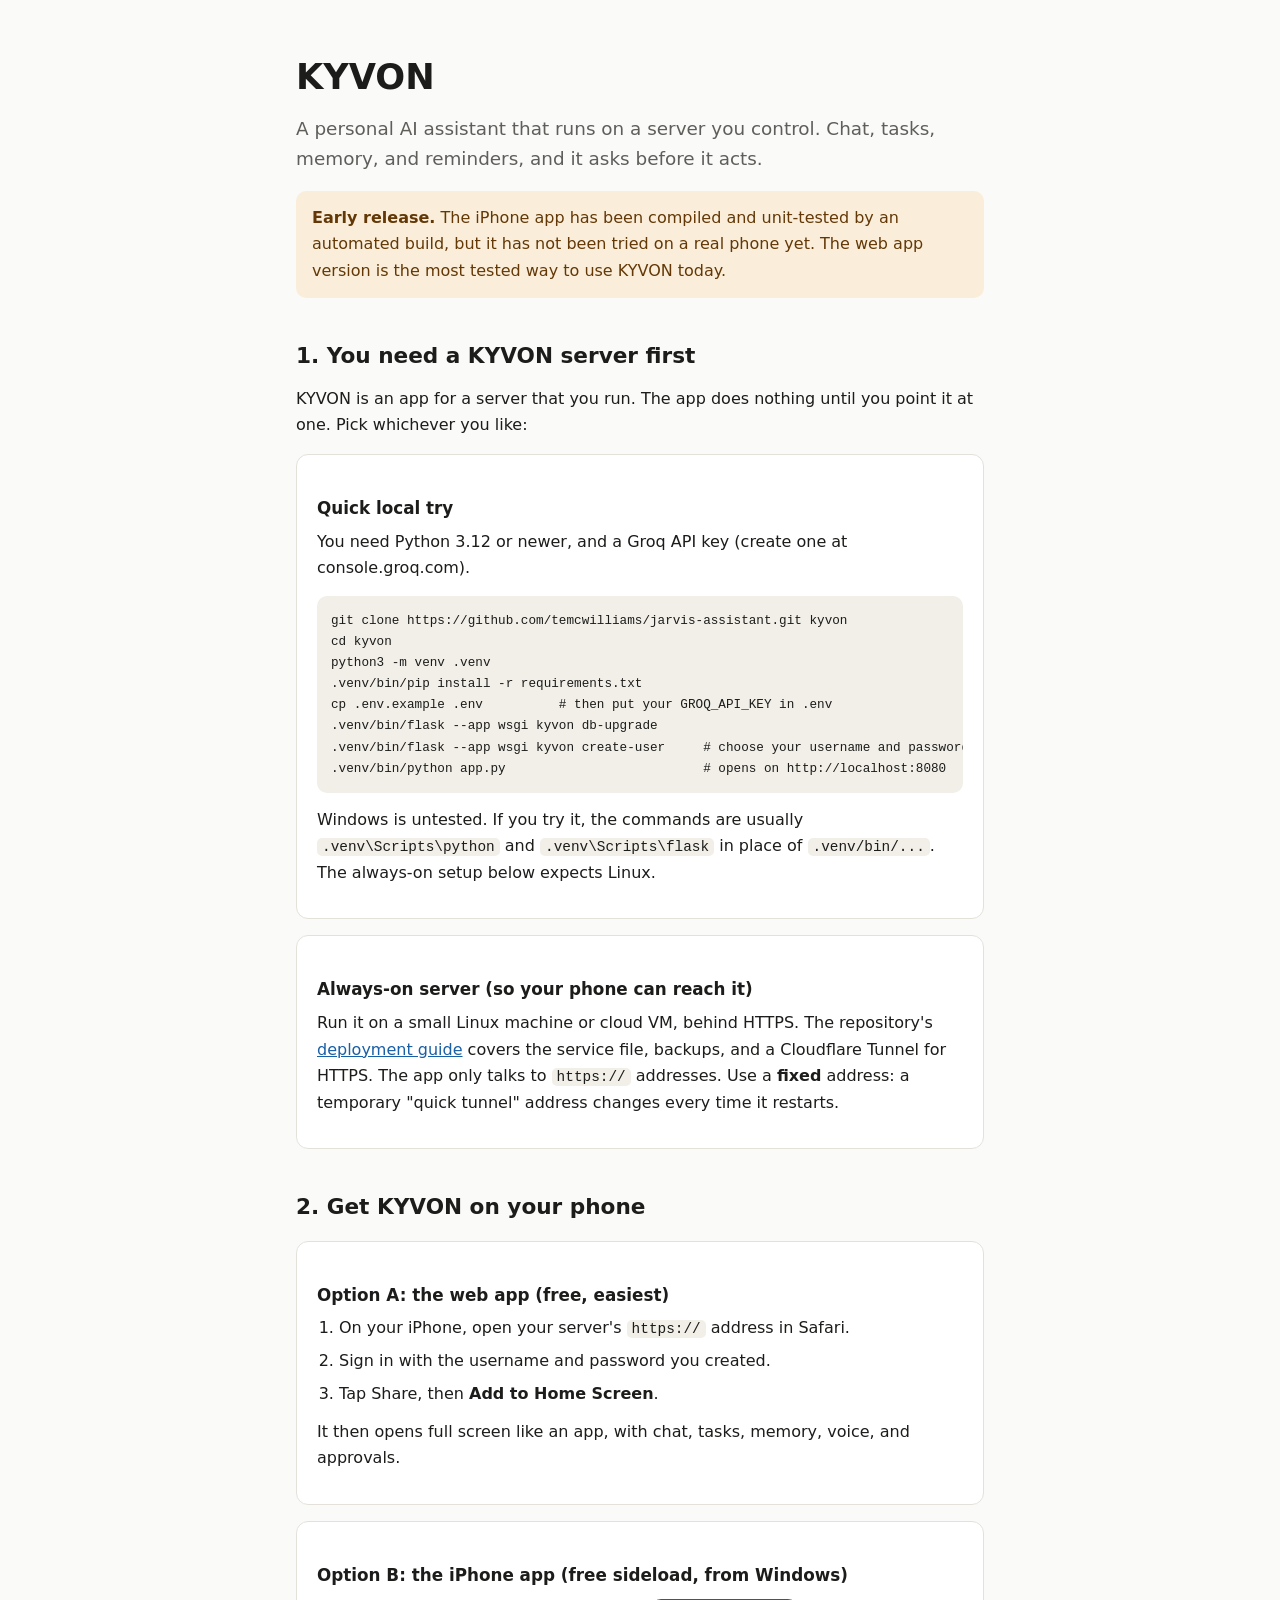
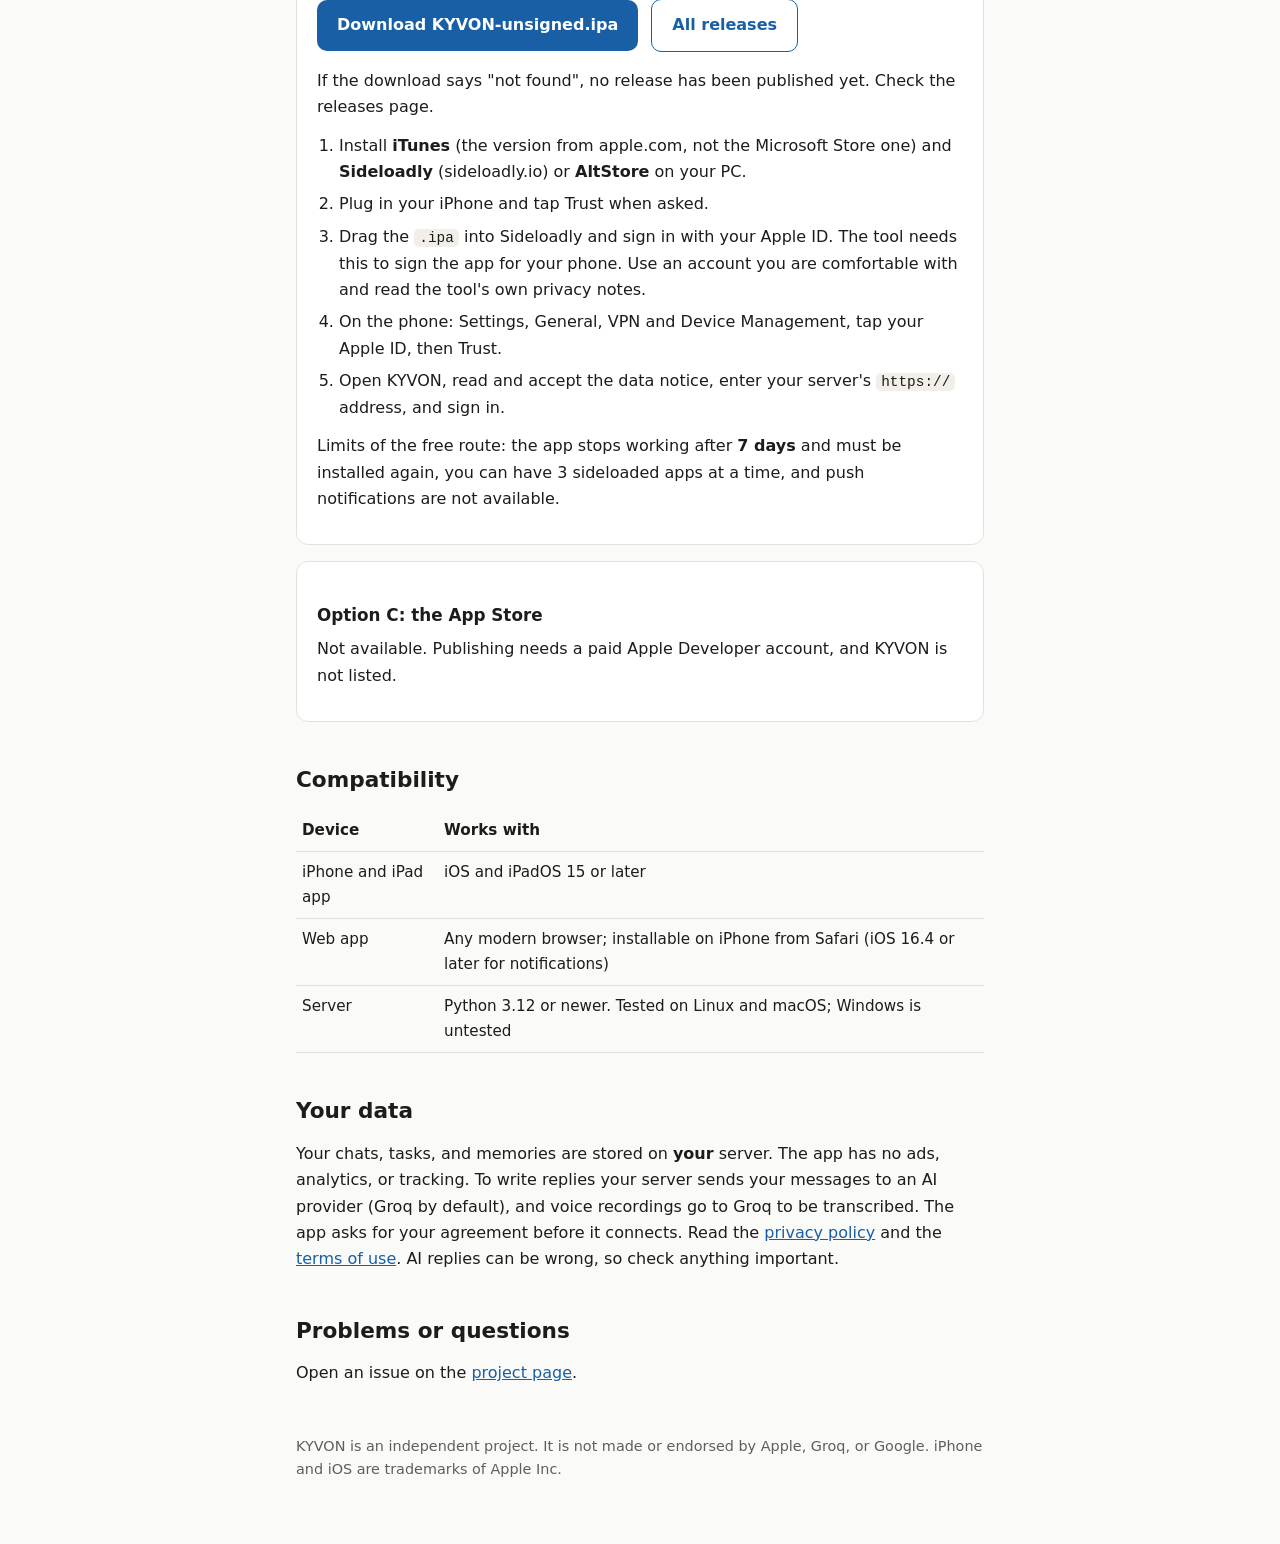
==== site/index.html @ 9e8c665c "Website with download link and setup instructions; release and Pages workflows site/index.html is a " ====
<!doctype html>
<html lang="en">
<head>
<meta charset="utf-8">
<meta name="viewport" content="width=device-width, initial-scale=1">
<title>KYVON: your personal AI assistant</title>
<meta name="description" content="Download KYVON for iPhone and set up your own assistant server.">
<style>
:root{--bg:#fafaf9;--card:#fff;--text:#1c1c1a;--muted:#5f5e5a;--line:#e3e1da;--accent:#185fa5;--accent-text:#fff;--warn-bg:#faeeda;--warn-text:#633806;--code:#f1efe8}
@media (prefers-color-scheme:dark){:root{--bg:#0f1115;--card:#171a21;--text:#ececea;--muted:#a3a29c;--line:#2a2e38;--accent:#6ea8ff;--accent-text:#06101f;--warn-bg:#3a2e12;--warn-text:#fac775;--code:#1d212a}}
*{box-sizing:border-box}
body{margin:0;background:var(--bg);color:var(--text);font:16px/1.65 system-ui,-apple-system,"Segoe UI",Roboto,sans-serif}
main{max-width:720px;margin:0 auto;padding:48px 16px 64px}
h1{font-size:2.2rem;margin:0 0 8px;font-weight:600}
h2{font-size:1.35rem;margin:40px 0 12px;font-weight:600}
h3{font-size:1.05rem;margin:20px 0 6px;font-weight:600}
p{margin:0 0 12px}
a{color:var(--accent)}
.lead{font-size:1.15rem;color:var(--muted)}
.card{background:var(--card);border:1px solid var(--line);border-radius:12px;padding:20px;margin:16px 0}
.btn{display:inline-block;background:var(--accent);color:var(--accent-text);padding:12px 20px;border-radius:10px;text-decoration:none;font-weight:600;margin:4px 8px 4px 0}
.btn.alt{background:transparent;color:var(--accent);border:1px solid var(--accent)}
.warn{background:var(--warn-bg);color:var(--warn-text);border-radius:10px;padding:14px 16px;margin:16px 0}
ol,ul{padding-left:22px;margin:0 0 12px}
li{margin:6px 0}
pre{background:var(--code);border-radius:10px;padding:14px;overflow-x:auto;font-size:.88rem;line-height:1.5}
code{font-family:ui-monospace,Menlo,Consolas,monospace;font-size:.9em;background:var(--code);padding:1px 5px;border-radius:5px}
pre code{background:none;padding:0}
table{border-collapse:collapse;width:100%;font-size:.95rem}
th,td{border-bottom:1px solid var(--line);text-align:left;padding:8px 6px;vertical-align:top}
footer{margin-top:48px;color:var(--muted);font-size:.9rem}
</style>
</head>
<body>
<main>
<h1>KYVON</h1>
<p class="lead">A personal AI assistant that runs on a server you control. Chat, tasks, memory, and reminders, and it asks before it acts.</p>

<div class="warn" role="note"><strong>Early release.</strong> The iPhone app has been compiled and unit-tested by an automated build, but it has not been tried on a real phone yet. The web app version is the most tested way to use KYVON today.</div>

<h2>1. You need a KYVON server first</h2>
<p>KYVON is an app for a server that you run. The app does nothing until you point it at one. Pick whichever you like:</p>
<div class="card">
<h3>Quick local try</h3>
<p>You need Python 3.12 or newer, and a Groq API key (create one at console.groq.com).</p>
<pre><code>git clone https://github.com/temcwilliams/jarvis-assistant.git kyvon
cd kyvon
python3 -m venv .venv
.venv/bin/pip install -r requirements.txt
cp .env.example .env          # then put your GROQ_API_KEY in .env
.venv/bin/flask --app wsgi kyvon db-upgrade
.venv/bin/flask --app wsgi kyvon create-user     # choose your username and password
.venv/bin/python app.py                          # opens on http://localhost:8080</code></pre>
<p>Windows is untested. If you try it, the commands are usually <code>.venv\Scripts\python</code> and <code>.venv\Scripts\flask</code> in place of <code>.venv/bin/...</code>. The always-on setup below expects Linux.</p>
</div>
<div class="card">
<h3>Always-on server (so your phone can reach it)</h3>
<p>Run it on a small Linux machine or cloud VM, behind HTTPS. The repository's
<a href="https://github.com/temcwilliams/jarvis-assistant/blob/main/docs/DEPLOYMENT.md">deployment guide</a>
covers the service file, backups, and a Cloudflare Tunnel for HTTPS. The app only talks to <code>https://</code> addresses.
Use a <strong>fixed</strong> address: a temporary "quick tunnel" address changes every time it restarts.</p>
</div>

<h2>2. Get KYVON on your phone</h2>
<div class="card">
<h3>Option A: the web app (free, easiest)</h3>
<ol>
<li>On your iPhone, open your server's <code>https://</code> address in Safari.</li>
<li>Sign in with the username and password you created.</li>
<li>Tap Share, then <strong>Add to Home Screen</strong>.</li>
</ol>
<p>It then opens full screen like an app, with chat, tasks, memory, voice, and approvals.</p>
</div>
<div class="card">
<h3>Option B: the iPhone app (free sideload, from Windows)</h3>
<p>
<a class="btn" href="https://github.com/temcwilliams/jarvis-assistant/releases/latest/download/KYVON-unsigned.ipa">Download KYVON-unsigned.ipa</a>
<a class="btn alt" href="https://github.com/temcwilliams/jarvis-assistant/releases">All releases</a>
</p>
<p>If the download says "not found", no release has been published yet. Check the releases page.</p>
<ol>
<li>Install <strong>iTunes</strong> (the version from apple.com, not the Microsoft Store one) and <strong>Sideloadly</strong> (sideloadly.io) or <strong>AltStore</strong> on your PC.</li>
<li>Plug in your iPhone and tap Trust when asked.</li>
<li>Drag the <code>.ipa</code> into Sideloadly and sign in with your Apple ID. The tool needs this to sign the app for your phone. Use an account you are comfortable with and read the tool's own privacy notes.</li>
<li>On the phone: Settings, General, VPN and Device Management, tap your Apple ID, then Trust.</li>
<li>Open KYVON, read and accept the data notice, enter your server's <code>https://</code> address, and sign in.</li>
</ol>
<p>Limits of the free route: the app stops working after <strong>7 days</strong> and must be installed again, you can have 3 sideloaded apps at a time, and push notifications are not available.</p>
</div>
<div class="card">
<h3>Option C: the App Store</h3>
<p>Not available. Publishing needs a paid Apple Developer account, and KYVON is not listed.</p>
</div>

<h2>Compatibility</h2>
<table>
<tr><th>Device</th><th>Works with</th></tr>
<tr><td>iPhone and iPad app</td><td>iOS and iPadOS 15 or later</td></tr>
<tr><td>Web app</td><td>Any modern browser; installable on iPhone from Safari (iOS 16.4 or later for notifications)</td></tr>
<tr><td>Server</td><td>Python 3.12 or newer. Tested on Linux and macOS; Windows is untested</td></tr>
</table>

<h2>Your data</h2>
<p>Your chats, tasks, and memories are stored on <strong>your</strong> server. The app has no ads, analytics, or tracking.
To write replies your server sends your messages to an AI provider (Groq by default), and voice recordings go to Groq to be transcribed.
The app asks for your agreement before it connects.
Read the <a href="https://github.com/temcwilliams/jarvis-assistant/blob/main/docs/legal/PRIVACY_POLICY.md">privacy policy</a>
and the <a href="https://github.com/temcwilliams/jarvis-assistant/blob/main/docs/legal/TERMS_OF_USE.md">terms of use</a>.
AI replies can be wrong, so check anything important.</p>

<h2>Problems or questions</h2>
<p>Open an issue on the <a href="https://github.com/temcwilliams/jarvis-assistant/issues">project page</a>.</p>

<footer>KYVON is an independent project. It is not made or endorsed by Apple, Groq, or Google. iPhone and iOS are trademarks of Apple Inc.</footer>
</main>
</body>
</html>
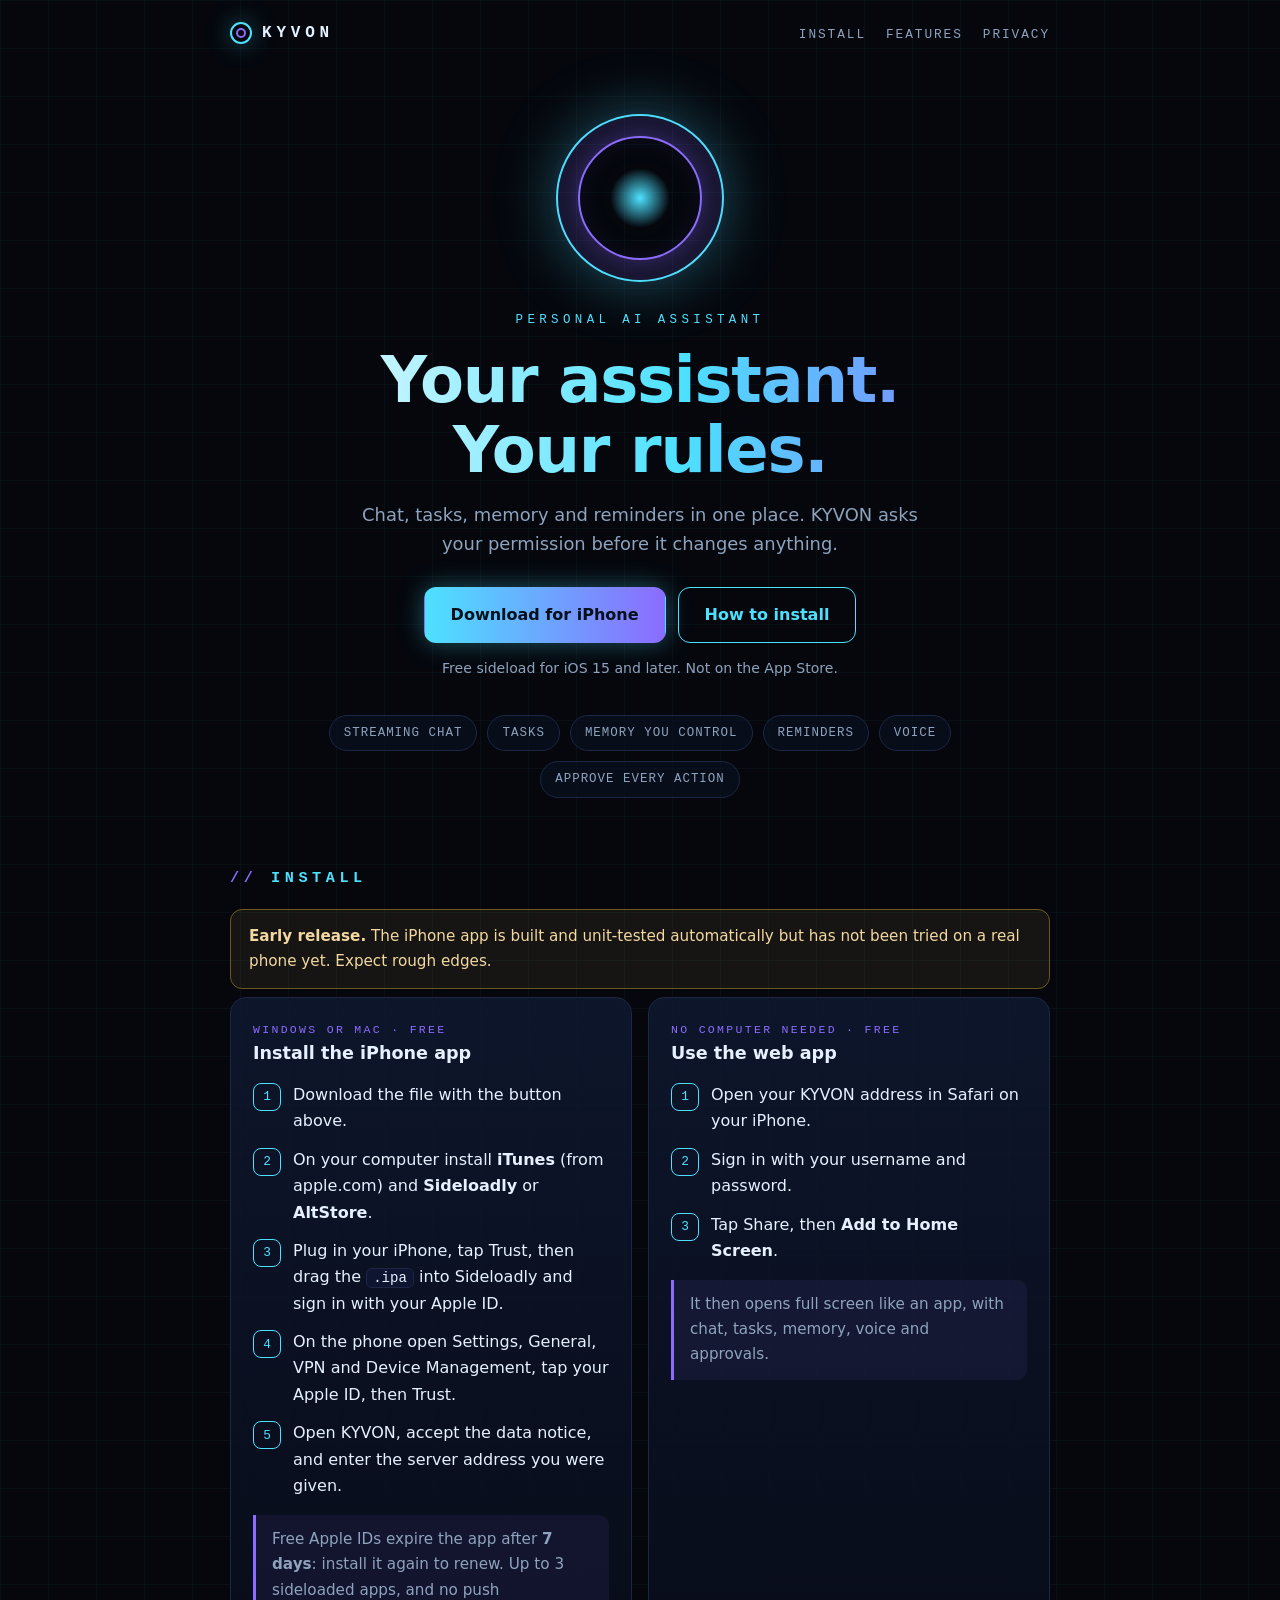
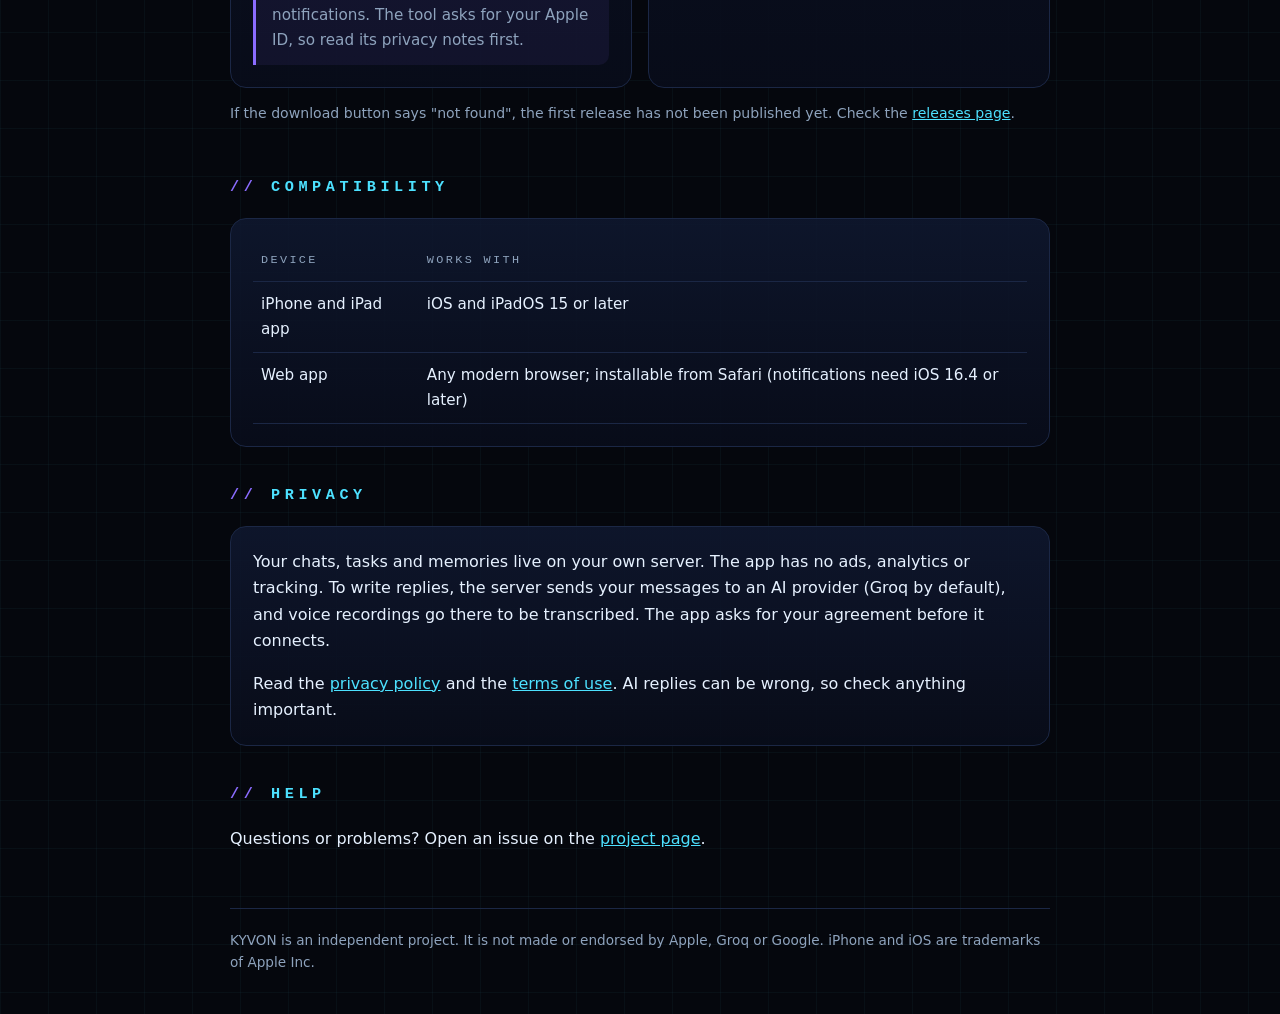
==== commit 711372c1: "Website: futuristic redesign, remove server setup section; publish iOS release as latest The downloa" ====
--- a/site/index.html
+++ b/site/index.html
@@ -4,114 +4,152 @@
 <meta charset="utf-8">
 <meta name="viewport" content="width=device-width, initial-scale=1">
 <title>KYVON: your personal AI assistant</title>
-<meta name="description" content="Download KYVON for iPhone and set up your own assistant server.">
+<meta name="description" content="KYVON is a personal AI assistant for iPhone. Chat, tasks, memory and reminders, and it asks before it acts.">
+<meta name="theme-color" content="#05070d">
 <style>
-:root{--bg:#fafaf9;--card:#fff;--text:#1c1c1a;--muted:#5f5e5a;--line:#e3e1da;--accent:#185fa5;--accent-text:#fff;--warn-bg:#faeeda;--warn-text:#633806;--code:#f1efe8}
-@media (prefers-color-scheme:dark){:root{--bg:#0f1115;--card:#171a21;--text:#ececea;--muted:#a3a29c;--line:#2a2e38;--accent:#6ea8ff;--accent-text:#06101f;--warn-bg:#3a2e12;--warn-text:#fac775;--code:#1d212a}}
+:root{
+  --bg:#05070d;--panel:#0b1020;--line:#1b2745;--text:#e6f1ff;--muted:#8ea3bd;
+  --cyan:#4de1ff;--violet:#8b6cff;--glow:0 0 24px rgba(77,225,255,.35);
+  --mono:ui-monospace,"SF Mono",Menlo,Consolas,monospace;
+}
 *{box-sizing:border-box}
-body{margin:0;background:var(--bg);color:var(--text);font:16px/1.65 system-ui,-apple-system,"Segoe UI",Roboto,sans-serif}
-main{max-width:720px;margin:0 auto;padding:48px 16px 64px}
-h1{font-size:2.2rem;margin:0 0 8px;font-weight:600}
-h2{font-size:1.35rem;margin:40px 0 12px;font-weight:600}
-h3{font-size:1.05rem;margin:20px 0 6px;font-weight:600}
-p{margin:0 0 12px}
-a{color:var(--accent)}
-.lead{font-size:1.15rem;color:var(--muted)}
-.card{background:var(--card);border:1px solid var(--line);border-radius:12px;padding:20px;margin:16px 0}
-.btn{display:inline-block;background:var(--accent);color:var(--accent-text);padding:12px 20px;border-radius:10px;text-decoration:none;font-weight:600;margin:4px 8px 4px 0}
-.btn.alt{background:transparent;color:var(--accent);border:1px solid var(--accent)}
-.warn{background:var(--warn-bg);color:var(--warn-text);border-radius:10px;padding:14px 16px;margin:16px 0}
-ol,ul{padding-left:22px;margin:0 0 12px}
-li{margin:6px 0}
-pre{background:var(--code);border-radius:10px;padding:14px;overflow-x:auto;font-size:.88rem;line-height:1.5}
-code{font-family:ui-monospace,Menlo,Consolas,monospace;font-size:.9em;background:var(--code);padding:1px 5px;border-radius:5px}
-pre code{background:none;padding:0}
-table{border-collapse:collapse;width:100%;font-size:.95rem}
-th,td{border-bottom:1px solid var(--line);text-align:left;padding:8px 6px;vertical-align:top}
-footer{margin-top:48px;color:var(--muted);font-size:.9rem}
+html{scroll-behavior:smooth}
+body{margin:0;background:var(--bg);color:var(--text);font:16px/1.65 system-ui,-apple-system,"Segoe UI",Roboto,sans-serif;
+  background-image:linear-gradient(rgba(77,225,255,.04) 1px,transparent 1px),linear-gradient(90deg,rgba(77,225,255,.04) 1px,transparent 1px);
+  background-size:48px 48px;min-height:100vh}
+a{color:var(--cyan)}
+.wrap{max-width:860px;margin:0 auto;padding:0 20px}
+header{display:flex;align-items:center;justify-content:space-between;padding:20px 0}
+.brand{display:flex;align-items:center;gap:10px;font-family:var(--mono);letter-spacing:.3em;font-weight:600}
+.mark{width:22px;height:22px;border-radius:50%;border:2px solid var(--cyan);box-shadow:var(--glow);position:relative}
+.mark::after{content:"";position:absolute;inset:4px;border-radius:50%;border:2px solid var(--violet)}
+nav a{font-family:var(--mono);font-size:.8rem;letter-spacing:.15em;text-transform:uppercase;text-decoration:none;color:var(--muted);margin-left:20px}
+nav a:hover{color:var(--cyan)}
+
+.hero{text-align:center;padding:48px 0 24px}
+.orb{width:168px;height:168px;margin:0 auto 28px;border-radius:50%;position:relative;
+  border:2px solid var(--cyan);box-shadow:0 0 60px rgba(77,225,255,.35),inset 0 0 40px rgba(139,108,255,.25);animation:spin 18s linear infinite}
+.orb::before,.orb::after{content:"";position:absolute;border-radius:50%}
+.orb::before{inset:20px;border:2px solid var(--violet);box-shadow:0 0 28px rgba(139,108,255,.5)}
+.orb::after{inset:52px;background:radial-gradient(circle,var(--cyan) 0%,rgba(77,225,255,0) 70%)}
+@keyframes spin{to{transform:rotate(360deg)}}
+.tag{font-family:var(--mono);font-size:.78rem;letter-spacing:.35em;color:var(--cyan);text-transform:uppercase}
+h1{font-size:clamp(2.4rem,7vw,4rem);line-height:1.1;margin:14px 0 14px;font-weight:700;letter-spacing:-.02em;
+  background:linear-gradient(90deg,#fff,var(--cyan) 55%,var(--violet));-webkit-background-clip:text;background-clip:text;color:transparent}
+.lead{max-width:560px;margin:0 auto 28px;color:var(--muted);font-size:1.12rem}
+.cta{display:flex;flex-wrap:wrap;gap:12px;justify-content:center}
+.btn{display:inline-block;padding:14px 26px;border-radius:12px;text-decoration:none;font-weight:600;border:1px solid var(--cyan);color:var(--cyan);transition:transform .15s,box-shadow .15s,background .15s}
+.btn.primary{background:linear-gradient(90deg,var(--cyan),var(--violet));color:#04101a;border-color:transparent;box-shadow:var(--glow)}
+.btn:hover{transform:translateY(-2px);box-shadow:0 0 32px rgba(77,225,255,.5)}
+.btn:focus-visible,a:focus-visible{outline:2px solid #fff;outline-offset:3px}
+.fine{margin-top:14px;font-size:.88rem;color:var(--muted)}
+
+.chips{display:flex;flex-wrap:wrap;gap:10px;justify-content:center;margin:34px 0 8px}
+.chip{font-family:var(--mono);font-size:.78rem;letter-spacing:.08em;padding:7px 14px;border:1px solid var(--line);border-radius:999px;color:var(--muted);background:rgba(11,16,32,.7)}
+
+section{padding:36px 0 0}
+h2{font-family:var(--mono);font-size:.95rem;letter-spacing:.3em;text-transform:uppercase;color:var(--cyan);margin:0 0 18px;font-weight:600}
+h2::before{content:"// ";color:var(--violet)}
+.grid{display:grid;grid-template-columns:repeat(auto-fit,minmax(250px,1fr));gap:16px}
+.card{background:linear-gradient(180deg,rgba(15,24,48,.85),rgba(8,12,26,.9));border:1px solid var(--line);border-radius:16px;padding:22px}
+.card h3{margin:0 0 4px;font-size:1.1rem}
+.card .kicker{font-family:var(--mono);font-size:.72rem;letter-spacing:.2em;color:var(--violet);text-transform:uppercase}
+ol{padding-left:0;margin:14px 0 0;list-style:none;counter-reset:s}
+ol li{counter-increment:s;position:relative;padding-left:40px;margin:12px 0}
+ol li::before{content:counter(s);position:absolute;left:0;top:1px;width:26px;height:26px;border-radius:8px;border:1px solid var(--cyan);color:var(--cyan);
+  font-family:var(--mono);font-size:.8rem;display:flex;align-items:center;justify-content:center}
+code{font-family:var(--mono);font-size:.88em;background:#0d1530;border:1px solid var(--line);padding:1px 6px;border-radius:6px}
+.note{border-left:3px solid var(--violet);background:rgba(139,108,255,.08);padding:12px 16px;border-radius:0 10px 10px 0;color:var(--muted);margin-top:16px;font-size:.95rem}
+.warn{border:1px solid #6b5a1f;background:rgba(250,199,117,.07);color:#f3d8a0;border-radius:12px;padding:14px 18px;margin:0 0 8px;font-size:.95rem}
+table{width:100%;border-collapse:collapse;font-size:.95rem}
+th,td{text-align:left;padding:10px 8px;border-bottom:1px solid var(--line);vertical-align:top}
+th{font-family:var(--mono);font-size:.74rem;letter-spacing:.2em;text-transform:uppercase;color:var(--muted);font-weight:500}
+footer{margin:56px 0 40px;padding-top:20px;border-top:1px solid var(--line);color:var(--muted);font-size:.85rem}
+.sr{position:absolute;left:-9999px}
+@media (prefers-reduced-motion:reduce){.orb{animation:none}html{scroll-behavior:auto}.btn{transition:none}}
+@media (max-width:520px){nav{display:none}.orb{width:132px;height:132px}.orb::after{inset:40px}}
 </style>
 </head>
 <body>
+<div class="wrap">
+<header>
+  <div class="brand"><span class="mark" aria-hidden="true"></span>KYVON</div>
+  <nav aria-label="Page sections"><a href="#install">Install</a><a href="#features">Features</a><a href="#privacy">Privacy</a></nav>
+</header>
+
 <main>
-<h1>KYVON</h1>
-<p class="lead">A personal AI assistant that runs on a server you control. Chat, tasks, memory, and reminders, and it asks before it acts.</p>
-
-<div class="warn" role="note"><strong>Early release.</strong> The iPhone app has been compiled and unit-tested by an automated build, but it has not been tried on a real phone yet. The web app version is the most tested way to use KYVON today.</div>
-
-<h2>1. You need a KYVON server first</h2>
-<p>KYVON is an app for a server that you run. The app does nothing until you point it at one. Pick whichever you like:</p>
-<div class="card">
-<h3>Quick local try</h3>
-<p>You need Python 3.12 or newer, and a Groq API key (create one at console.groq.com).</p>
-<pre><code>git clone https://github.com/temcwilliams/jarvis-assistant.git kyvon
-cd kyvon
-python3 -m venv .venv
-.venv/bin/pip install -r requirements.txt
-cp .env.example .env          # then put your GROQ_API_KEY in .env
-.venv/bin/flask --app wsgi kyvon db-upgrade
-.venv/bin/flask --app wsgi kyvon create-user     # choose your username and password
-.venv/bin/python app.py                          # opens on http://localhost:8080</code></pre>
-<p>Windows is untested. If you try it, the commands are usually <code>.venv\Scripts\python</code> and <code>.venv\Scripts\flask</code> in place of <code>.venv/bin/...</code>. The always-on setup below expects Linux.</p>
-</div>
-<div class="card">
-<h3>Always-on server (so your phone can reach it)</h3>
-<p>Run it on a small Linux machine or cloud VM, behind HTTPS. The repository's
-<a href="https://github.com/temcwilliams/jarvis-assistant/blob/main/docs/DEPLOYMENT.md">deployment guide</a>
-covers the service file, backups, and a Cloudflare Tunnel for HTTPS. The app only talks to <code>https://</code> addresses.
-Use a <strong>fixed</strong> address: a temporary "quick tunnel" address changes every time it restarts.</p>
+<div class="hero">
+  <div class="orb" role="img" aria-label="Glowing KYVON ring logo"></div>
+  <div class="tag">Personal AI assistant</div>
+  <h1>Your assistant.<br>Your rules.</h1>
+  <p class="lead">Chat, tasks, memory and reminders in one place. KYVON asks your permission before it changes anything.</p>
+  <div class="cta">
+    <a class="btn primary" href="https://github.com/temcwilliams/jarvis-assistant/releases/latest/download/KYVON-unsigned.ipa">Download for iPhone</a>
+    <a class="btn" href="#install">How to install</a>
+  </div>
+  <p class="fine">Free sideload for iOS 15 and later. Not on the App Store.</p>
+  <div class="chips" id="features" aria-label="Features">
+    <span class="chip">STREAMING CHAT</span><span class="chip">TASKS</span><span class="chip">MEMORY YOU CONTROL</span>
+    <span class="chip">REMINDERS</span><span class="chip">VOICE</span><span class="chip">APPROVE EVERY ACTION</span>
+  </div>
 </div>
 
-<h2>2. Get KYVON on your phone</h2>
-<div class="card">
-<h3>Option A: the web app (free, easiest)</h3>
-<ol>
-<li>On your iPhone, open your server's <code>https://</code> address in Safari.</li>
-<li>Sign in with the username and password you created.</li>
-<li>Tap Share, then <strong>Add to Home Screen</strong>.</li>
-</ol>
-<p>It then opens full screen like an app, with chat, tasks, memory, voice, and approvals.</p>
+<section id="install">
+  <h2>Install</h2>
+  <div class="warn" role="note"><strong>Early release.</strong> The iPhone app is built and unit-tested automatically but has not been tried on a real phone yet. Expect rough edges.</div>
+  <div class="grid">
+    <div class="card">
+      <div class="kicker">Windows or Mac · free</div>
+      <h3>Install the iPhone app</h3>
+      <ol>
+        <li>Download the file with the button above.</li>
+        <li>On your computer install <strong>iTunes</strong> (from apple.com) and <strong>Sideloadly</strong> or <strong>AltStore</strong>.</li>
+        <li>Plug in your iPhone, tap Trust, then drag the <code>.ipa</code> into Sideloadly and sign in with your Apple ID.</li>
+        <li>On the phone open Settings, General, VPN and Device Management, tap your Apple ID, then Trust.</li>
+        <li>Open KYVON, accept the data notice, and enter the server address you were given.</li>
+      </ol>
+      <div class="note">Free Apple IDs expire the app after <strong>7 days</strong>: install it again to renew. Up to 3 sideloaded apps, and no push notifications. The tool asks for your Apple ID, so read its privacy notes first.</div>
+    </div>
+    <div class="card">
+      <div class="kicker">No computer needed · free</div>
+      <h3>Use the web app</h3>
+      <ol>
+        <li>Open your KYVON address in Safari on your iPhone.</li>
+        <li>Sign in with your username and password.</li>
+        <li>Tap Share, then <strong>Add to Home Screen</strong>.</li>
+      </ol>
+      <div class="note">It then opens full screen like an app, with chat, tasks, memory, voice and approvals.</div>
+    </div>
+  </div>
+  <p class="fine">If the download button says "not found", the first release has not been published yet. Check the <a href="https://github.com/temcwilliams/jarvis-assistant/releases">releases page</a>.</p>
+</section>
+
+<section id="compat">
+  <h2>Compatibility</h2>
+  <div class="card">
+    <table>
+      <tr><th>Device</th><th>Works with</th></tr>
+      <tr><td>iPhone and iPad app</td><td>iOS and iPadOS 15 or later</td></tr>
+      <tr><td>Web app</td><td>Any modern browser; installable from Safari (notifications need iOS 16.4 or later)</td></tr>
+    </table>
+  </div>
+</section>
+
+<section id="privacy">
+  <h2>Privacy</h2>
+  <div class="card">
+    <p style="margin-top:0">Your chats, tasks and memories live on your own server. The app has no ads, analytics or tracking. To write replies, the server sends your messages to an AI provider (Groq by default), and voice recordings go there to be transcribed. The app asks for your agreement before it connects.</p>
+    <p style="margin-bottom:0">Read the <a href="https://github.com/temcwilliams/jarvis-assistant/blob/main/docs/legal/PRIVACY_POLICY.md">privacy policy</a> and the <a href="https://github.com/temcwilliams/jarvis-assistant/blob/main/docs/legal/TERMS_OF_USE.md">terms of use</a>. AI replies can be wrong, so check anything important.</p>
+  </div>
+</section>
+
+<section>
+  <h2>Help</h2>
+  <p>Questions or problems? Open an issue on the <a href="https://github.com/temcwilliams/jarvis-assistant/issues">project page</a>.</p>
+</section>
+</main>
+
+<footer>KYVON is an independent project. It is not made or endorsed by Apple, Groq or Google. iPhone and iOS are trademarks of Apple Inc.</footer>
 </div>
-<div class="card">
-<h3>Option B: the iPhone app (free sideload, from Windows)</h3>
-<p>
-<a class="btn" href="https://github.com/temcwilliams/jarvis-assistant/releases/latest/download/KYVON-unsigned.ipa">Download KYVON-unsigned.ipa</a>
-<a class="btn alt" href="https://github.com/temcwilliams/jarvis-assistant/releases">All releases</a>
-</p>
-<p>If the download says "not found", no release has been published yet. Check the releases page.</p>
-<ol>
-<li>Install <strong>iTunes</strong> (the version from apple.com, not the Microsoft Store one) and <strong>Sideloadly</strong> (sideloadly.io) or <strong>AltStore</strong> on your PC.</li>
-<li>Plug in your iPhone and tap Trust when asked.</li>
-<li>Drag the <code>.ipa</code> into Sideloadly and sign in with your Apple ID. The tool needs this to sign the app for your phone. Use an account you are comfortable with and read the tool's own privacy notes.</li>
-<li>On the phone: Settings, General, VPN and Device Management, tap your Apple ID, then Trust.</li>
-<li>Open KYVON, read and accept the data notice, enter your server's <code>https://</code> address, and sign in.</li>
-</ol>
-<p>Limits of the free route: the app stops working after <strong>7 days</strong> and must be installed again, you can have 3 sideloaded apps at a time, and push notifications are not available.</p>
-</div>
-<div class="card">
-<h3>Option C: the App Store</h3>
-<p>Not available. Publishing needs a paid Apple Developer account, and KYVON is not listed.</p>
-</div>
-
-<h2>Compatibility</h2>
-<table>
-<tr><th>Device</th><th>Works with</th></tr>
-<tr><td>iPhone and iPad app</td><td>iOS and iPadOS 15 or later</td></tr>
-<tr><td>Web app</td><td>Any modern browser; installable on iPhone from Safari (iOS 16.4 or later for notifications)</td></tr>
-<tr><td>Server</td><td>Python 3.12 or newer. Tested on Linux and macOS; Windows is untested</td></tr>
-</table>
-
-<h2>Your data</h2>
-<p>Your chats, tasks, and memories are stored on <strong>your</strong> server. The app has no ads, analytics, or tracking.
-To write replies your server sends your messages to an AI provider (Groq by default), and voice recordings go to Groq to be transcribed.
-The app asks for your agreement before it connects.
-Read the <a href="https://github.com/temcwilliams/jarvis-assistant/blob/main/docs/legal/PRIVACY_POLICY.md">privacy policy</a>
-and the <a href="https://github.com/temcwilliams/jarvis-assistant/blob/main/docs/legal/TERMS_OF_USE.md">terms of use</a>.
-AI replies can be wrong, so check anything important.</p>
-
-<h2>Problems or questions</h2>
-<p>Open an issue on the <a href="https://github.com/temcwilliams/jarvis-assistant/issues">project page</a>.</p>
-
-<footer>KYVON is an independent project. It is not made or endorsed by Apple, Groq, or Google. iPhone and iOS are trademarks of Apple Inc.</footer>
-</main>
 </body>
 </html>
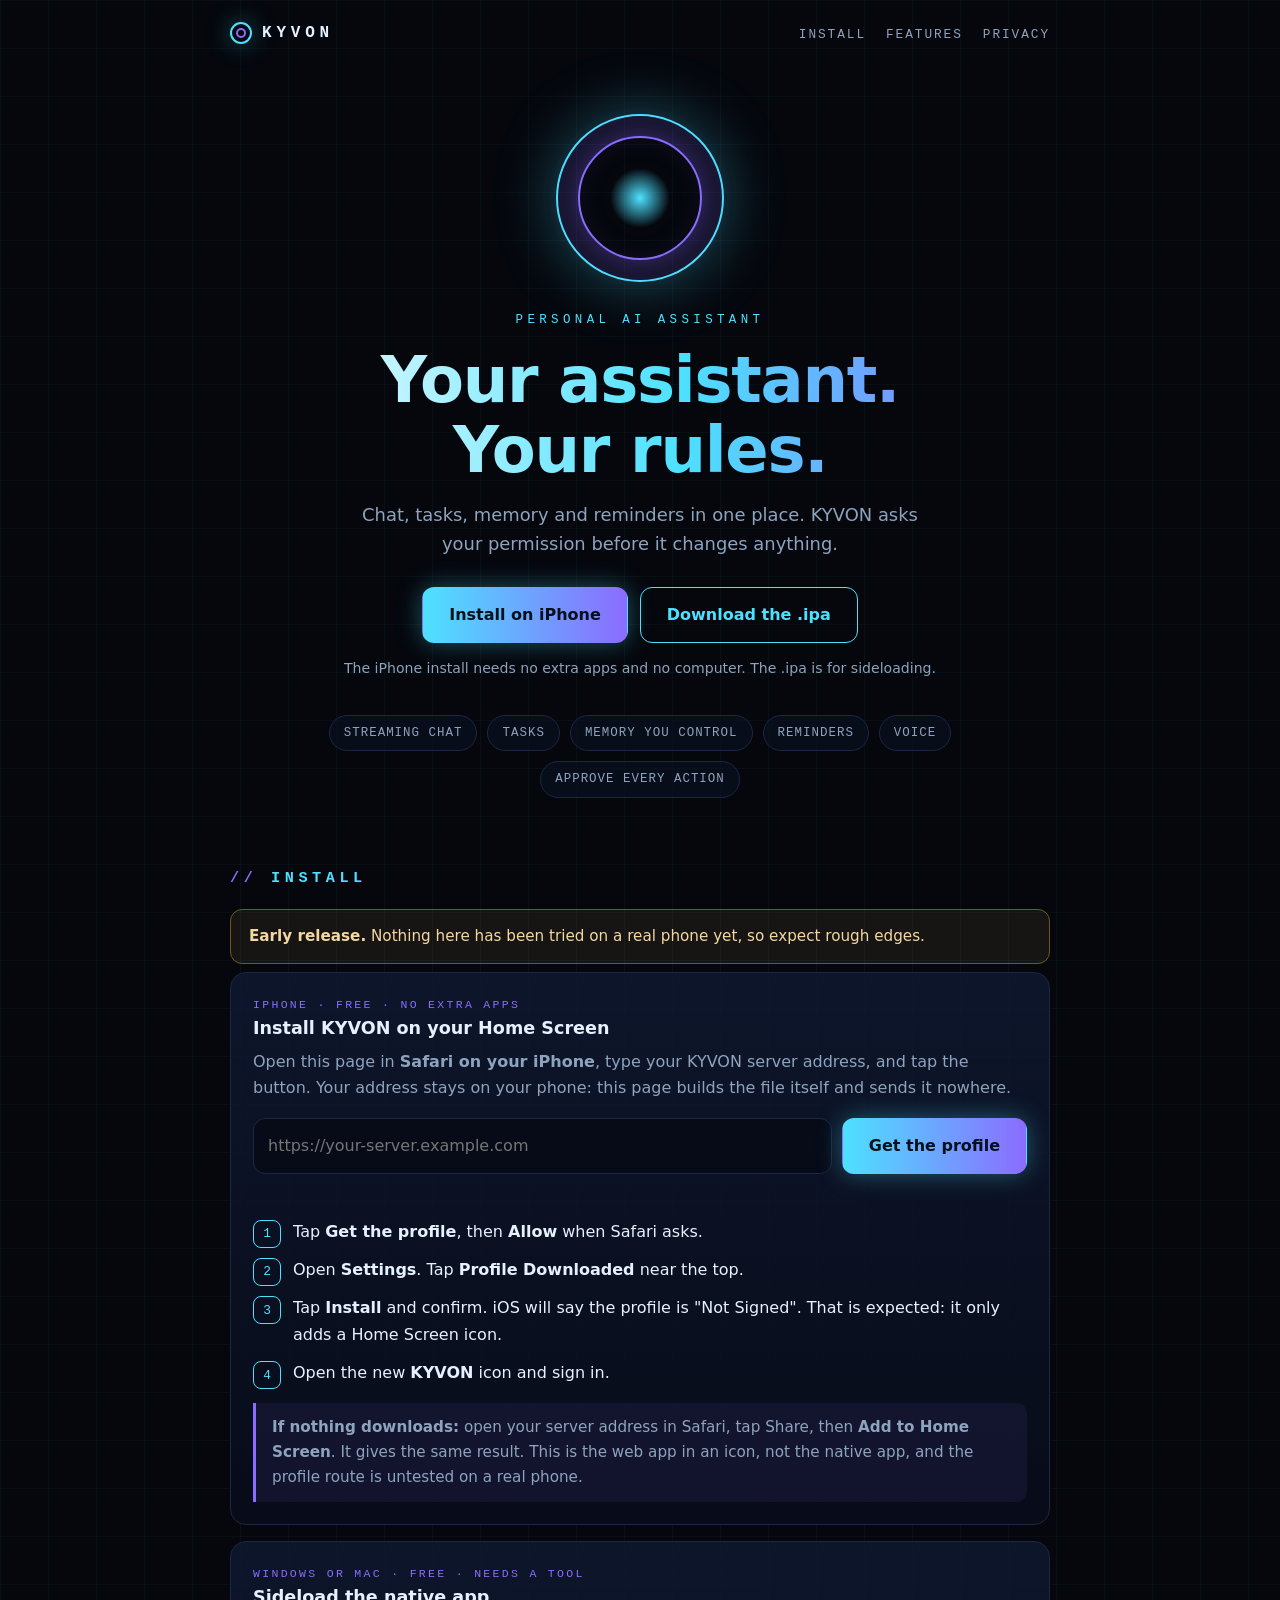
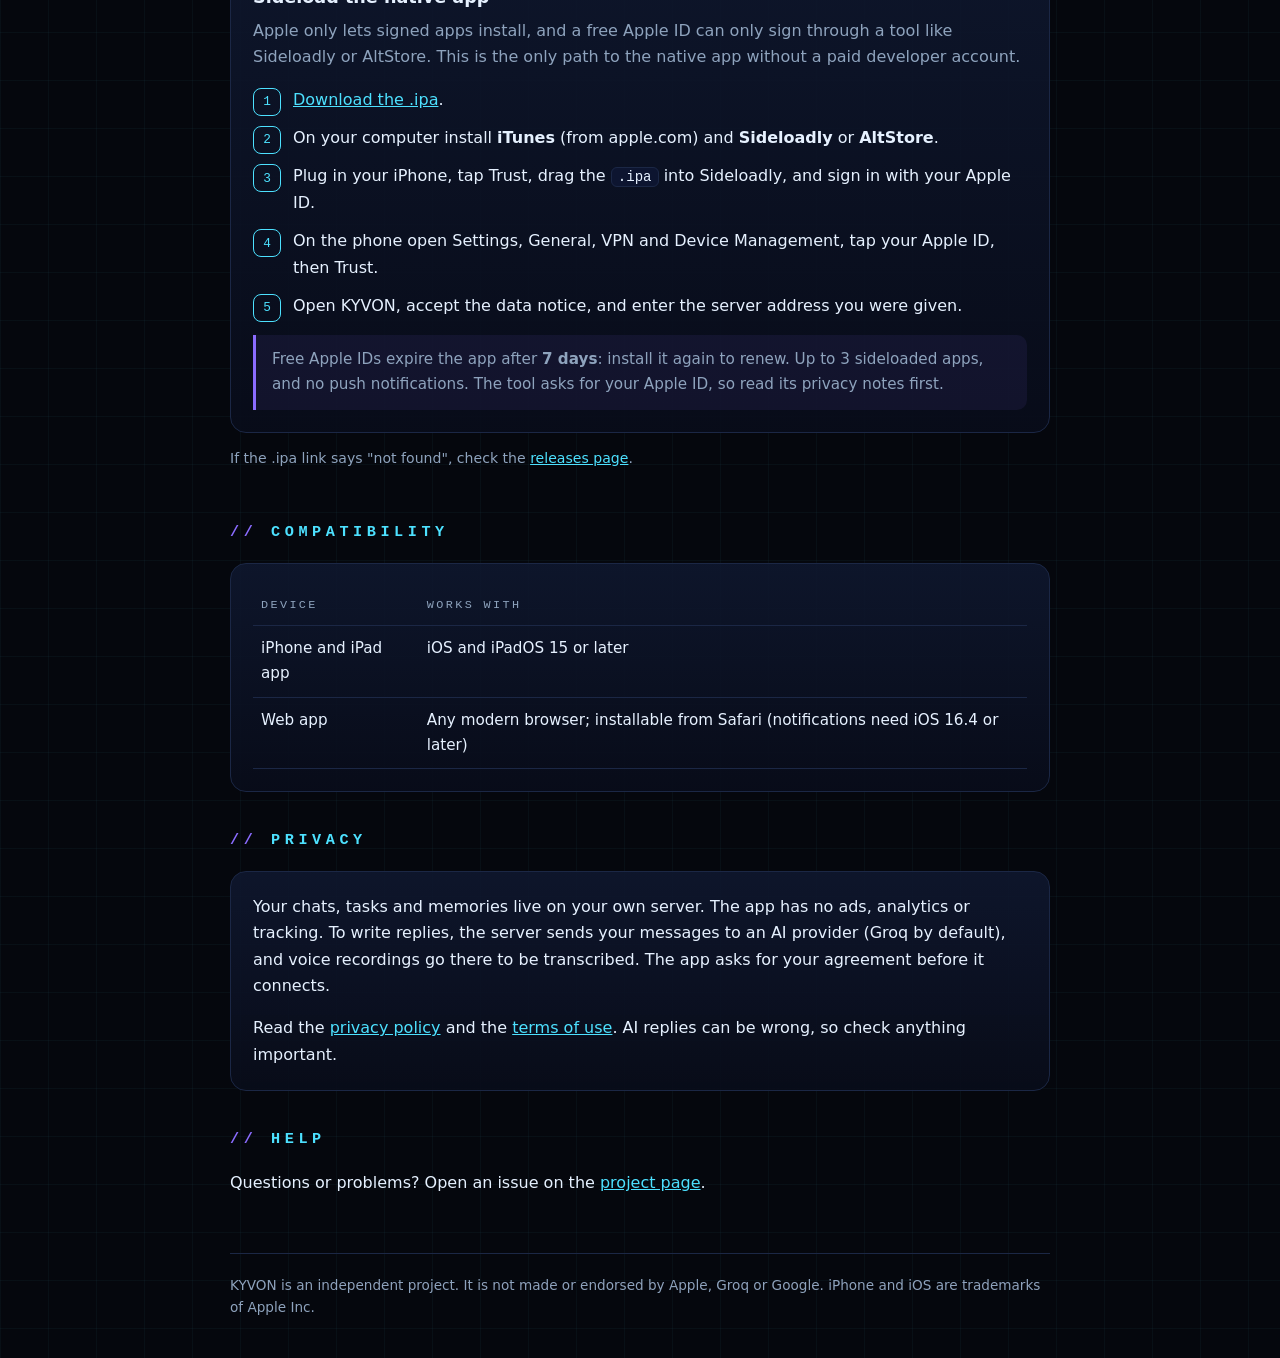
==== commit 0c41da7d: "Site: install KYVON on the Home Screen via a generated Web Clip profile; rename repo links to kyvon " ====
--- a/site/index.html
+++ b/site/index.html
@@ -64,6 +64,12 @@
 table{width:100%;border-collapse:collapse;font-size:.95rem}
 th,td{text-align:left;padding:10px 8px;border-bottom:1px solid var(--line);vertical-align:top}
 th{font-family:var(--mono);font-size:.74rem;letter-spacing:.2em;text-transform:uppercase;color:var(--muted);font-weight:500}
+#clipform{display:flex;flex-wrap:wrap;gap:10px;margin:14px 0 4px}
+#clipform input{flex:1 1 260px;min-width:0;padding:13px 14px;border-radius:12px;border:1px solid var(--line);background:#070b18;color:var(--text);font:inherit}
+#clipform input:focus{outline:2px solid var(--cyan);outline-offset:1px}
+#clipform .btn{cursor:pointer;font:inherit;font-weight:600}
+.msg{flex-basis:100%;margin:0;min-height:1.4em;font-size:.92rem;color:#ff9b9b}
+.msg.ok{color:var(--cyan)}
 footer{margin:56px 0 40px;padding-top:20px;border-top:1px solid var(--line);color:var(--muted);font-size:.85rem}
 .sr{position:absolute;left:-9999px}
 @media (prefers-reduced-motion:reduce){.orb{animation:none}html{scroll-behavior:auto}.btn{transition:none}}
@@ -84,10 +90,10 @@
   <h1>Your assistant.<br>Your rules.</h1>
   <p class="lead">Chat, tasks, memory and reminders in one place. KYVON asks your permission before it changes anything.</p>
   <div class="cta">
-    <a class="btn primary" href="https://github.com/temcwilliams/jarvis-assistant/releases/latest/download/KYVON-unsigned.ipa">Download for iPhone</a>
-    <a class="btn" href="#install">How to install</a>
-  </div>
-  <p class="fine">Free sideload for iOS 15 and later. Not on the App Store.</p>
+    <a class="btn primary" href="#webclip">Install on iPhone</a>
+    <a class="btn" href="https://github.com/temcwilliams/kyvon/releases/latest/download/KYVON-unsigned.ipa">Download the .ipa</a>
+  </div>
+  <p class="fine">The iPhone install needs no extra apps and no computer. The .ipa is for sideloading.</p>
   <div class="chips" id="features" aria-label="Features">
     <span class="chip">STREAMING CHAT</span><span class="chip">TASKS</span><span class="chip">MEMORY YOU CONTROL</span>
     <span class="chip">REMINDERS</span><span class="chip">VOICE</span><span class="chip">APPROVE EVERY ACTION</span>
@@ -96,32 +102,41 @@
 
 <section id="install">
   <h2>Install</h2>
-  <div class="warn" role="note"><strong>Early release.</strong> The iPhone app is built and unit-tested automatically but has not been tried on a real phone yet. Expect rough edges.</div>
-  <div class="grid">
-    <div class="card">
-      <div class="kicker">Windows or Mac · free</div>
-      <h3>Install the iPhone app</h3>
-      <ol>
-        <li>Download the file with the button above.</li>
-        <li>On your computer install <strong>iTunes</strong> (from apple.com) and <strong>Sideloadly</strong> or <strong>AltStore</strong>.</li>
-        <li>Plug in your iPhone, tap Trust, then drag the <code>.ipa</code> into Sideloadly and sign in with your Apple ID.</li>
-        <li>On the phone open Settings, General, VPN and Device Management, tap your Apple ID, then Trust.</li>
-        <li>Open KYVON, accept the data notice, and enter the server address you were given.</li>
-      </ol>
-      <div class="note">Free Apple IDs expire the app after <strong>7 days</strong>: install it again to renew. Up to 3 sideloaded apps, and no push notifications. The tool asks for your Apple ID, so read its privacy notes first.</div>
-    </div>
-    <div class="card">
-      <div class="kicker">No computer needed · free</div>
-      <h3>Use the web app</h3>
-      <ol>
-        <li>Open your KYVON address in Safari on your iPhone.</li>
-        <li>Sign in with your username and password.</li>
-        <li>Tap Share, then <strong>Add to Home Screen</strong>.</li>
-      </ol>
-      <div class="note">It then opens full screen like an app, with chat, tasks, memory, voice and approvals.</div>
-    </div>
-  </div>
-  <p class="fine">If the download button says "not found", the first release has not been published yet. Check the <a href="https://github.com/temcwilliams/jarvis-assistant/releases">releases page</a>.</p>
+  <div class="warn" role="note"><strong>Early release.</strong> Nothing here has been tried on a real phone yet, so expect rough edges.</div>
+
+  <div class="card" id="webclip">
+    <div class="kicker">iPhone · free · no extra apps</div>
+    <h3>Install KYVON on your Home Screen</h3>
+    <p style="color:var(--muted);margin-top:6px">Open this page in <strong>Safari on your iPhone</strong>, type your KYVON server address, and tap the button. Your address stays on your phone: this page builds the file itself and sends it nowhere.</p>
+    <form id="clipform" novalidate>
+      <label for="serverurl" class="sr">Your KYVON server address</label>
+      <input id="serverurl" name="serverurl" type="url" inputmode="url" autocapitalize="off" autocorrect="off" spellcheck="false" placeholder="https://your-server.example.com" autocomplete="off">
+      <button class="btn primary" type="submit">Get the profile</button>
+      <p id="clipmsg" class="msg" role="status" aria-live="polite"></p>
+    </form>
+    <ol>
+      <li>Tap <strong>Get the profile</strong>, then <strong>Allow</strong> when Safari asks.</li>
+      <li>Open <strong>Settings</strong>. Tap <strong>Profile Downloaded</strong> near the top.</li>
+      <li>Tap <strong>Install</strong> and confirm. iOS will say the profile is "Not Signed". That is expected: it only adds a Home Screen icon.</li>
+      <li>Open the new <strong>KYVON</strong> icon and sign in.</li>
+    </ol>
+    <div class="note"><strong>If nothing downloads:</strong> open your server address in Safari, tap Share, then <strong>Add to Home Screen</strong>. It gives the same result. This is the web app in an icon, not the native app, and the profile route is untested on a real phone.</div>
+  </div>
+
+  <div class="card" style="margin-top:16px">
+    <div class="kicker">Windows or Mac · free · needs a tool</div>
+    <h3>Sideload the native app</h3>
+    <p style="color:var(--muted);margin-top:6px">Apple only lets signed apps install, and a free Apple ID can only sign through a tool like Sideloadly or AltStore. This is the only path to the native app without a paid developer account.</p>
+    <ol>
+      <li><a href="https://github.com/temcwilliams/kyvon/releases/latest/download/KYVON-unsigned.ipa">Download the .ipa</a>.</li>
+      <li>On your computer install <strong>iTunes</strong> (from apple.com) and <strong>Sideloadly</strong> or <strong>AltStore</strong>.</li>
+      <li>Plug in your iPhone, tap Trust, drag the <code>.ipa</code> into Sideloadly, and sign in with your Apple ID.</li>
+      <li>On the phone open Settings, General, VPN and Device Management, tap your Apple ID, then Trust.</li>
+      <li>Open KYVON, accept the data notice, and enter the server address you were given.</li>
+    </ol>
+    <div class="note">Free Apple IDs expire the app after <strong>7 days</strong>: install it again to renew. Up to 3 sideloaded apps, and no push notifications. The tool asks for your Apple ID, so read its privacy notes first.</div>
+  </div>
+  <p class="fine">If the .ipa link says "not found", check the <a href="https://github.com/temcwilliams/kyvon/releases">releases page</a>.</p>
 </section>
 
 <section id="compat">
@@ -139,17 +154,69 @@
   <h2>Privacy</h2>
   <div class="card">
     <p style="margin-top:0">Your chats, tasks and memories live on your own server. The app has no ads, analytics or tracking. To write replies, the server sends your messages to an AI provider (Groq by default), and voice recordings go there to be transcribed. The app asks for your agreement before it connects.</p>
-    <p style="margin-bottom:0">Read the <a href="https://github.com/temcwilliams/jarvis-assistant/blob/main/docs/legal/PRIVACY_POLICY.md">privacy policy</a> and the <a href="https://github.com/temcwilliams/jarvis-assistant/blob/main/docs/legal/TERMS_OF_USE.md">terms of use</a>. AI replies can be wrong, so check anything important.</p>
+    <p style="margin-bottom:0">Read the <a href="https://github.com/temcwilliams/kyvon/blob/main/docs/legal/PRIVACY_POLICY.md">privacy policy</a> and the <a href="https://github.com/temcwilliams/kyvon/blob/main/docs/legal/TERMS_OF_USE.md">terms of use</a>. AI replies can be wrong, so check anything important.</p>
   </div>
 </section>
 
 <section>
   <h2>Help</h2>
-  <p>Questions or problems? Open an issue on the <a href="https://github.com/temcwilliams/jarvis-assistant/issues">project page</a>.</p>
+  <p>Questions or problems? Open an issue on the <a href="https://github.com/temcwilliams/kyvon/issues">project page</a>.</p>
 </section>
 </main>
 
 <footer>KYVON is an independent project. It is not made or endorsed by Apple, Groq or Google. iPhone and iOS are trademarks of Apple Inc.</footer>
 </div>
+<script>
+(function(){
+  var ICON="iVBORw0KGgoAAAANSUhEUgAAALQAAAC0CAIAAACyr5FlAAAYIElEQVR42u2d22tVxxfH+3Ks/[base64]/9MkukUcLDkGzdu3Lt379DQ0FdfffXNN988ePDgt99++/vvv6csxFc0oBmNeYQHeZxO6CqBY3oTOmDnzp2nT5++ceMGazxVKNEh3dI5QzBQAsc0ILaDXbt2jY6OPnz4cKqFxHAMytAwkMBRLerr6ztw4ADKf6oCBBswA0sJHG3WE/v27fvuu++mKkkwBnvTWpdMS3Bs3rwZC3FqmhCswnACR+mEv/D999/nX7Dnz5/fv39/fHx8bGzs/PnzZ86c+fzzz0/WiQ/8yT/5igY0o3H+EWEb5hM4iqeurq5Dhw49e/YsbmFY4IsXL9LDtm3bVq1aNXfu3FAGeIQHeZxO6IoO4zhhCvTAdBI4CqBZs2YhzVBf9PXr19evXz969Oj69esjoCCEC50zBAMxXKgnzKSYWgJHrk3k8ePHcqE/evSIHWHLli1vvvlmK/lkOAZlaBiQc8vUKr7RVBQcWHB37twRSvnp06cjIyPvvPNOFTiHDZiBJSHzTLOy5mrlwIHvNzo6KpTs5cuXsQOqKVkYgz3hRJhyBZ3eaoFj9+7dEvPi5cuX+BRvv/129W06mIRVGJYYIkw/gcOsMCShi4mJCUy5kmzM8giGYRvmJUGR6qiQSoADDex1U1+8eIF8W2xpFm63MgUm4nV3K7JXth8cJ06c8P6e0Mzz58+vzQhiIkzHO2XE0tHgQH9eu3bNa3KuWrWqVDa6u7t7enqWLVu2vE584E/+WeqgTMprriKc9m4xbQPHwMCAO7GON7hr165iQbB27drBwcHh4eFLly7du3ePIf78808bA3xFA5rRmEd4kMeLBQ0TdDu9iAhBdRY4du7c6SjBgs6fP1/IPoIawAXAUfzxxx+LSqTRFR3SLZ0XssswWcdwCApxdQo49u3b5zY88yuMdevW8VsvEBAOoDAQw+VXIW5DFaHNfHAcO3bMIYLr168vXbo0uvP+/n6W6pdffml9Xp5BGRoGopln4kzfMQSim8ngGBoacrskeaJn3377bRWqN2AjTyzL7cggwJkJjtOnTzum/dFHH8XZmEeOHJEnMqCffvoJNwEpf/zxx1u3bl29ejWmw6JFi+bOnfufOvGBP/knX9GAZjTmER6UjwJLMBZnvSIKR8+IcaaBw6EzJiYm1q9fH9phV1cXavb333+XxNqvXr168OBBLIOcoVUepxO6okNJRBz2YDKiegOBOMKpLdMfrQCHw864f//+ihUrIkzaX3/91VsRPjIysnHjxvLmRecM4a10h9UIcxKxOEqKWmN/lA4Oh29y+/bt0CDPu+++e+/ePbeeOHv2bH73IdQ5YlC3LoFtmA8NEiKiNvov5YIDB902t/Hx8SAlz/597tw5d5Em9gFGQ7tCRgwNA+4SV6YQZIggIgRl663s+EeJ4BgYGLBFupjwnDlz5F1t27bN4aDeunXr/fffr1WGYAaWHE5vUF4NQdnwgXhLjZ+WBQ5Uom0zRlUG6Yzh4WGboO/evVspWCgQgT0b50wqSH/Y9heEXF7+pSxw2DJqGFnyyeBP3rx509jP5OQkOrxWeYJJWDVOganJA/AIzWafIurpBA5bFh73TO6bYL7ZXBKsvwULFtSmCcEqDNscGbmViuhs/m1J+f3iwcGGatOl8njG4OCgTYtu3bq1Ng0Jtm37LJOVxz9ssi2jPqhgcKD9bDVd8hjokSNHjD1cuHBh2hUIKqYDUzBOjSnnjJ8i9sKNj4LBYasDledNTp06Zezhk08+KZbVhQsX9vf384Pbu3fv4cOHjx8/PlwnPvAn/+QrGtCs2HGZiHGCTFzYgy3/gvCrC47du3fbcq15HBN+E4UEOmfPnr1p06Zjx45hwT158kSeKKExj/Agj9NJIaFVo36VuzC2/G2x9euFgQOdZjxV8OLFC2EW3qgz8AZz1tTAGGqA1XUUfcmJTuiKDnPqcCZldHSF+gORGus/WIICN5fCwGE7iSSs3DHaGV9//XUeI4N94dKlS+Vl5+k8jxnI1JhgtP2BYG3no6oFjs2bN9uq/aJ9k8uXL+fZ14My7K9evZqcnHxSJz7wZ1ANQB57yFhmLPRfbPWFRZ2vLAYcxnOtT58+ldSB4ugXiAzWyWtP/PDDD/y89u/fz9B9fX3GWyX5J1/RgGY05hGvXRINESM+JPEPxGusZWE5qgIONuDoDYWtV490oWzjNhHHEqIPWOPt27e/9dZbcdPkQR6nE1vEM4Nd3Eaj7y+IRWJs2TaXQs7v5wXHrFmzjLckCH/6enQcMy3UzsAE+/LLL20LNjY29t577xXr49Eh3dpGhJlQq5Ap6/YpwolWPCxK/vs/8oLj0KFDRgFJTiLpjisOXqhvsmPHDmOUHbthaGio1EtC6ZwhjAYKLMFYqP+i+7cS5xZRG5eApWknOLq6uozuqyTkZYyyh8YzbAlb1ix6+4jYbmxFkEGp1yz+ERcXN4bFWJqc90u9UbjawP/22qHd3d16fUaQQbdw4UJj4hdt35Y7QBnUuNHAZFCMVY+fIihvfRACN4Y9ciqPXOAwhvkkDOk1XRcuXJCPu2LFCt32xE788MMPa20lGNDNVVgNqpPV8y+IK+6HygK1BxxGJ2ViYsJ7S4Luuz58+FBuhPb39+vO6pUrV3p6emoVINiAGd3RlZ93QhR6/tbr2SJ2Y0I/j9sSDw5jsaREbegVwvIsPCLWzc9PP/00z3IuWLBg5cqVAwMDG+rEB/7MWS8CS7qJKscHAtHrk+OUB8vUanAYQ6IvX770KgC9GP3s2bPy3UTXGRGnoVj4Dz74YGRk5NatW44LaPmKBjSjcQRW9Nw6zMv3F70+yFtujvCNFfDRAdNIcBhT814nBeNZ+d2zQwvljlmn2Bn//PNPUABjzpw5e/bsMaYzJMSDPB5UFw17MKnYH0L7FLEo5gui83ofRrclOpUfA47Fixcbxee9wU0/3SSvA1V8E4QuL7Dr7e1FAfzxxx/5k210Qlfy8AlMKviQl3winNCzTCyBke24VG0MOIznlLwhUfwx5fTi3bt3o+MZQp3B74+1LCMlS7dCnQer0fEPJWyKAL1urTFgGncCKgYcxrdYeGM1elJeeKpgx44dcXYGu0Ahd9o7jBKGiLM/hPFTRBSa0DdGF1myVoCjr6/PmID1PqjkD7H1hFuYYqZIfBN+0y175wYDSVSI4r8wKaGqV85HRYg6o4jYYDA4Dhw4YNSx7qf0CkKh2lAyaleuXPE+gi/6888/t/JODoaTnDxT4h9MLU55eGsBjTspC1c6OIxvy/LeO67crCJ0vhUNifXujXThdv7111+tv7OFQRnaGx9THBBhfl8JKSFMd3uWQ+eQhSsXHEY/5dGjR97IVZyToviu3ui4rbihZeQtYWEKimcb57Z442nG9zeE+ixh4DBK/8yZM0G+xsuXLyVn4ZUU1NjYmFdnTFWAvPpDyc9J0o2IS4luef0dFiW6njcSHMYq4i1btrifUhKwwpCoEgx121Ns+W3ZTYz7i9v+UCx6phkRMEWk7vYsSv7a4zBw6Amh169fuzNt69atUx6R3KyiqA33RUc4Cy22QL32qdt/Ueo/JMojVIwsiv7+KJavLHD09vZGHFhS9hQhf821469evXJX7lTwTZHuiDXTaa4fY7IRv0zvzmI8+BRUGhcADuM1PUePHnU/pdwU63V6dSfFrTb27NmTJ4r1xRdfDA4OrlmzBlfiv3XiA3/[base64]/[base64]/SG3Tx1Hf5lgUKGXEgGa8p3HNx6Gk1+dLgWHMdDk1gRK+EtyerbZ4HAkpXAR5T/cCN9E6L/IeXD4tM3JRYnZoRR6uUNhRodFXlIqBYeeqcePDwpXSADbnE9xGBzyHJvwLHIcyeMfjmxcs9khybMoKtwbINHjQPLcvRQcDx48CPVjlfMp3jT9woULm9vv378/v59SktoIVR4On4VpNrf01qYr6XvveRbdm2UpCwaHHuQYHx93P6IUq3lPLillH47icsfN4kG6LT8J47OOmkjl/J+3UEM57+StGtTvTZeHOqTg0K+49xZYKBe0rV69Oiil4sjRC5ekcCcl2m1xwFTJ4HuTLIixuT1CdrfXj3ezlEWCY968efqE3fd96UEO78UbirdsvI0pyBqV3wwcTbabluU2qSJbr5+pp6vcoQ7jvWE22caAw1gd6C4A6+npUdovWrTIPcrhw4eb0/[base64]/[base64]/Rf3FhZuXIlvuiGOvGBPyPQ4PBNst+9N3LVIOXkkuR8Ss1SFCgMKRUMDmPJ8cTEhDsPV9POeGUJIa/KacaHrj+uXLnSgjP1EoINJZ6R6Qw5MhCFnuD0GliIHeHnKScuEhzQs2fP4pTHuXPnlKcuXLggHxflrNgfmfnija+XTTCgGAqZnSHfTSBEofSAuOLUBguUZzq5wGFk6MWLF/Pnz/e6tUqqVpiCarZPFf+lkZ+LiPbkJwbVjyxnvonQAs1ISTdmCViv+4rAEXvcD7UscGA861XHErfFFquRV83b4h+N+g93fVCBxEDGE19B8YyMjOc/JPkXo5PC0ni9mxLBYVMe3sNwtqVFDXqv8dDjp7qJmtWPsWZBhU+hROcM0VzT1Wx+hpYxM3F9m5bAy3isLb/aKAAcs2bNevz4cUTANCO9dvfu3bty47QRlFPyc8pGExQOEQYwjJtII6MWGnRiykowdEp8CtwYEmVRWJo2g8PmtghLS/i56L97x+FS9z6lW6nN5uro6Oj27dujtxse5HE60U3OZttTmIVXSA/NIRaJErWVsORxUooEB3Tnzh1jqtZrmRo9W7niMRp0uqOrLyFrvH//fobGkDTegcQ/+YoGNKOxA3YNZzXIoPb+9CXJAcRrTMCyHIUsazHgMAZMp3z3hjXIeLNWND4yiCin0d2E3YA+eFInPhjNCBsxUDQsbMgQ3mZmvO8rT0i0FHDULLXH8rpFPaGf7S+h9oey0Sjno4olOo/bRBp2hjHR403KuzeU0CriVoADE8zo1uJ/L126VNLDqVOn9Mcx00L9F50xNuBr164pF9jFEZ3QFR3G5TmbjS3dAoUQguRxRGoMbLAEORkrBRw1Uy2g8OCTO26Bgxca/zDS7NmzN23adOzYMVbXa5co9gSP8CCPe29JEMYzjMFleVzEeGBJUkHYNnDU7IfPJGExh/4IjZ8KY6z9/f3sC6iBw4cPHz9+fLhOfOBP/slXNAiKb8bFQIN0hi3klSc13yJwoNOMv4mg3LrR/sjyL3lMkLYTzOt5kyA7o2aqBGjo1wI3lFLAYYuLZ+Q+ku/1X7L8rTy/[base64]/0Xw+qlIQgRnH7exMJMg+QFD6/eUZIV7JSbsqgqNmuQyogY8g/dHd3a3XjynFkuhwyfn9koihYcBYWttc0+Wt3FF0hg0ZU4HX9FQOHDXLCajG/hKqEjHf9PpkpQIe609yP0yBxHAMaqz8bq4Qltueja3ZtptEn1OqFjhqprNMzfZpUH1lA3A2R6Z5Mx4ZGSkktOoIdDKEzbRqdkkiFhKx2CzQKdlF2NMDHDXL1ekN/1Ye/2hQV1cXAlLOV9p0ydWrVw8ePMjvO2cMjcfphK7o0K0nGqcXYTKiVg+B2LzWqZDLy6cHOGqWmyrznE3KDJEjR44YaxocGfbLly8jX+yDrVu3rl69Gn9y0aJFLPx/6sQH/uSffEUDmtGYR4JqAGAJxoLMC28MNKOguyKnDTjc+iMo/6LT7t27lfth2kWwkSf7ZcubtFhntAEcbvsjy98K8/tG6u/vHx4edji95RGDMrT85JJOTNyWa22lndFOcLj9l6z+I/ReM6P7wFIp9+OWQQzBQPmdI6ZsrM9opW9SCXBk8Q9bfKxRXyipP5UE4FHyo6OjBQKFruiQbnNWIWXENG3Vfo1IV9nxjGqBI4ufup1AbLr8KkSxXteuXTs4OMhv/dKlS/fu3WMIR3kYX9GAZjTmER7k8Tgb06Ew3NY0Iio1BlpRcGRBHlt+rrnMWHI+Kidoenp6UAPL68QH/iwWBDoxKWNpsZJRKy9vUnVwZGTL7yuOTCG7TBWIibhdklKz8NMMHLV6Xs1WP9ZsqB46dMh7v0OVCeaZgtvwzGq6yqjcma7gyLYYyeWQExMTyHfaFQvCMGw7gp7NdaDt3UqqCI5GLMt4vkGPiKOZvffTVYFgElYlsXYmXmzt+EwDR6ZCbOejjOZqRTSwca/0mpzNJ5GqozCqC46MNm/ebDx/a3N6R0ZGvPevt4ZgA2bk6R6mWdTpxU4BR0Z79+413u9go0ePHp05c2bLli0ttlsZjkEZOuglgUytkLPwHQqOWv3+D0w5iSHSTK9fv75+/frRo0fXr19fkvVKt3TOEAykvxPJa14wqfz3Z3Q6ODLq6upCml5311FSdPHiRXrADli1alUEXHiEB3mcTujKUYbjdVPpIedtTAkc1o3GXaQppOfPn7PA4+PjY2Nj58+fZ0fApzhZJz7wJ//kKxrQrJDb9WG74pvItAdHw1yt4BshHaGLypqcMxAcDad33759xvd7VIFgDPYq6KB2BDga1NfXd+DAAeP7xVpPsAEzbbkLNYHDo0t27do1OjrqrQgvlhiOQRl6WuuJGQ6OZurt7d25c+fp06dv3LgR6glLfFG6pXOGKPWq0wSOVtCSJUs2btyIvzA0NISFiPJ/8OABa+woSOMrGtCMxjzCgzxOJ3TVIULrFHA4aN68eWwHLHlvnfjAn8b7JzuNEjgSJXAkSuBIlMCRKIEjUQJHogSORAkciRI4EiVwJErgSJQogSORnP4HJPO/ja4keKUAAAAASUVORK5CYII=";
+  var form=document.getElementById("clipform"),input=document.getElementById("serverurl"),msg=document.getElementById("clipmsg");
+  function esc(t){return String(t).replace(/&/g,"&amp;").replace(/</g,"&lt;").replace(/>/g,"&gt;").replace(/"/g,"&quot;")}
+  function uuid(){
+    if(window.crypto&&crypto.randomUUID)return crypto.randomUUID().toUpperCase();
+    var b=new Uint8Array(16);crypto.getRandomValues(b);b[6]=(b[6]&0x0f)|0x40;b[8]=(b[8]&0x3f)|0x80;
+    var h=Array.prototype.map.call(b,function(x){return("0"+x.toString(16)).slice(-2)}).join("");
+    return(h.slice(0,8)+"-"+h.slice(8,12)+"-"+h.slice(12,16)+"-"+h.slice(16,20)+"-"+h.slice(20)).toUpperCase();
+  }
+  function cleanUrl(text){
+    var t=(text||"").trim();
+    if(!t)return null;
+    if(!/^https?:\/\//i.test(t))t="https://"+t;
+    var u;try{u=new URL(t)}catch(e){return null}
+    if(u.protocol!=="https:"||u.hostname.indexOf(".")<0||u.username||u.password)return null;
+    return u.origin+"/";
+  }
+  window.kyvonProfile=function(url){
+    return '<?xml version="1.0" encoding="UTF-8"?>\n<!DOCTYPE plist PUBLIC "-//Apple//DTD PLIST 1.0//EN" "http://www.apple.com/DTDs/PropertyList-1.0.dtd">\n<plist version="1.0"><dict>'
+    +'<key>PayloadContent</key><array><dict>'
+    +'<key>FullScreen</key><true/><key>IsRemovable</key><true/><key>Precomposed</key><true/>'
+    +'<key>Icon</key><data>'+ICON+'</data>'
+    +'<key>Label</key><string>KYVON</string><key>URL</key><string>'+esc(url)+'</string>'
+    +'<key>PayloadDisplayName</key><string>KYVON</string>'
+    +'<key>PayloadIdentifier</key><string>app.kyvon.webclip.'+uuid()+'</string>'
+    +'<key>PayloadType</key><string>com.apple.webClip.managed</string>'
+    +'<key>PayloadUUID</key><string>'+uuid()+'</string><key>PayloadVersion</key><integer>1</integer>'
+    +'</dict></array>'
+    +'<key>PayloadDisplayName</key><string>KYVON</string>'
+    +'<key>PayloadDescription</key><string>Adds a KYVON icon to your Home Screen.</string>'
+    +'<key>PayloadIdentifier</key><string>app.kyvon.profile.'+uuid()+'</string>'
+    +'<key>PayloadRemovalDisallowed</key><false/><key>PayloadType</key><string>Configuration</string>'
+    +'<key>PayloadUUID</key><string>'+uuid()+'</string><key>PayloadVersion</key><integer>1</integer>'
+    +'</dict></plist>';
+  };
+  window.kyvonCleanUrl=cleanUrl;
+  if(!form)return;
+  input.addEventListener("input",function(){msg.textContent="";msg.className="msg"});
+  form.addEventListener("submit",function(e){
+    e.preventDefault();
+    var url=cleanUrl(input.value);
+    if(!url){msg.className="msg";msg.textContent="Enter your server address, starting with https:// (for example https://kyvon.example.com).";input.focus();return}
+    var blob=new Blob([window.kyvonProfile(url)],{type:"application/x-apple-aspen-config"});
+    var a=document.createElement("a");a.href=URL.createObjectURL(blob);a.download="KYVON.mobileconfig";
+    document.body.appendChild(a);a.click();document.body.removeChild(a);
+    setTimeout(function(){URL.revokeObjectURL(a.href)},10000);
+    msg.className="msg ok";msg.textContent="Profile ready. If Safari asks, tap Allow, then open Settings and tap Profile Downloaded.";
+  });
+})();
+</script>
 </body>
 </html>
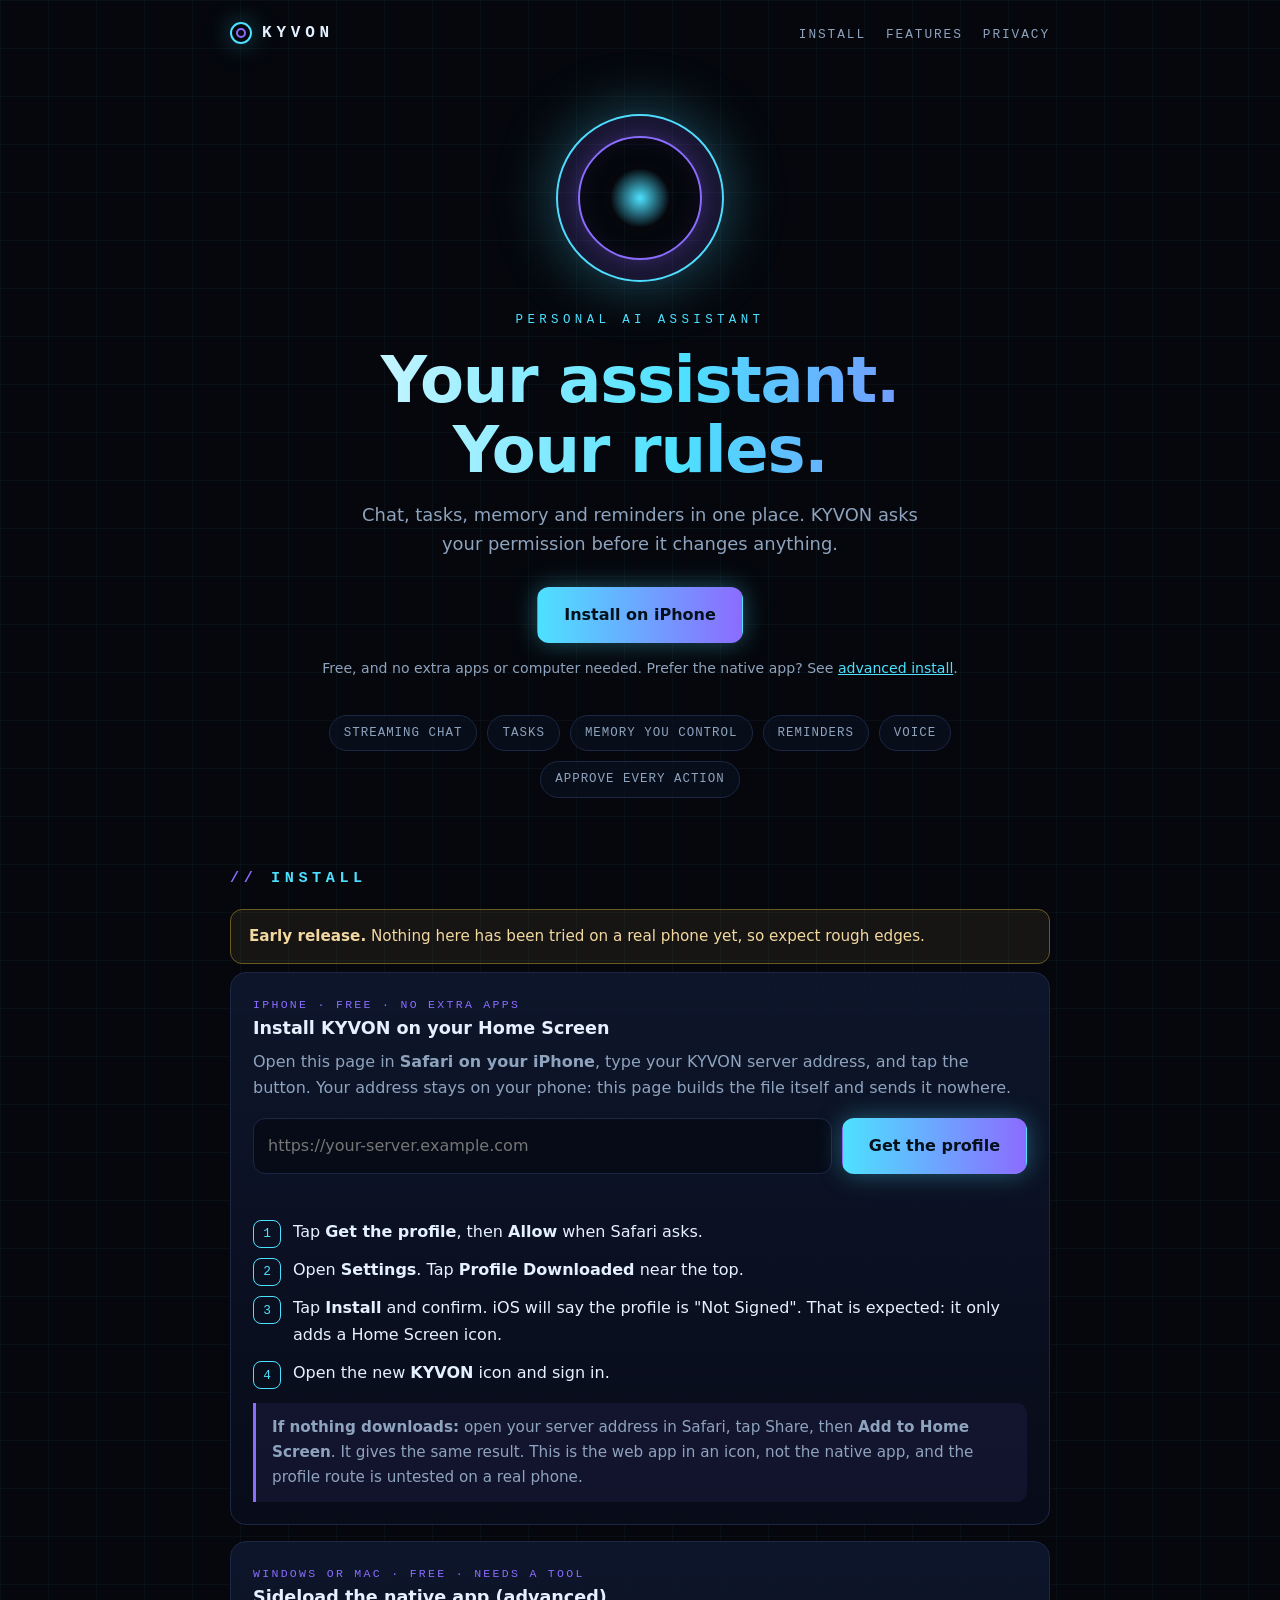
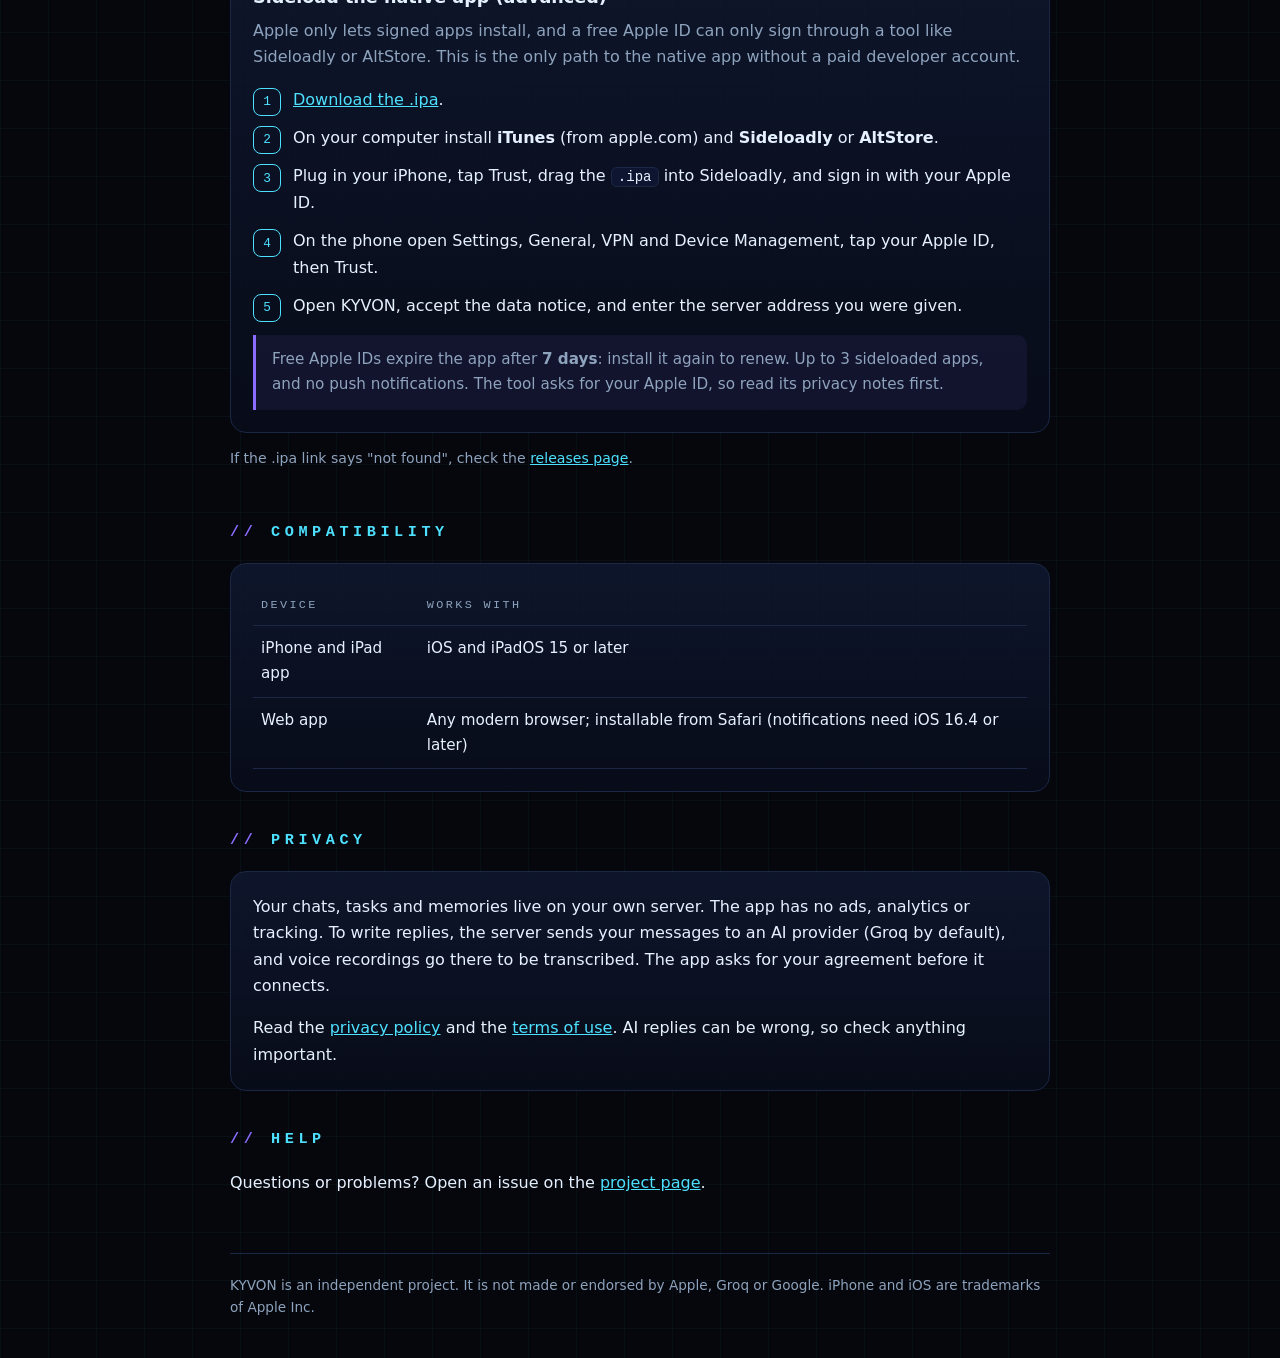
==== commit 6dd4ede1: "Site: make the no-extra-app install the only hero action The hero showed 'Install on iPhone' next to" ====
--- a/site/index.html
+++ b/site/index.html
@@ -91,9 +91,8 @@
   <p class="lead">Chat, tasks, memory and reminders in one place. KYVON asks your permission before it changes anything.</p>
   <div class="cta">
     <a class="btn primary" href="#webclip">Install on iPhone</a>
-    <a class="btn" href="https://github.com/temcwilliams/kyvon/releases/latest/download/KYVON-unsigned.ipa">Download the .ipa</a>
-  </div>
-  <p class="fine">The iPhone install needs no extra apps and no computer. The .ipa is for sideloading.</p>
+  </div>
+  <p class="fine">Free, and no extra apps or computer needed. Prefer the native app? See <a href="#sideload">advanced install</a>.</p>
   <div class="chips" id="features" aria-label="Features">
     <span class="chip">STREAMING CHAT</span><span class="chip">TASKS</span><span class="chip">MEMORY YOU CONTROL</span>
     <span class="chip">REMINDERS</span><span class="chip">VOICE</span><span class="chip">APPROVE EVERY ACTION</span>
@@ -125,7 +124,7 @@
 
   <div class="card" style="margin-top:16px">
     <div class="kicker">Windows or Mac · free · needs a tool</div>
-    <h3>Sideload the native app</h3>
+    <h3 id="sideload">Sideload the native app (advanced)</h3>
     <p style="color:var(--muted);margin-top:6px">Apple only lets signed apps install, and a free Apple ID can only sign through a tool like Sideloadly or AltStore. This is the only path to the native app without a paid developer account.</p>
     <ol>
       <li><a href="https://github.com/temcwilliams/kyvon/releases/latest/download/KYVON-unsigned.ipa">Download the .ipa</a>.</li>
